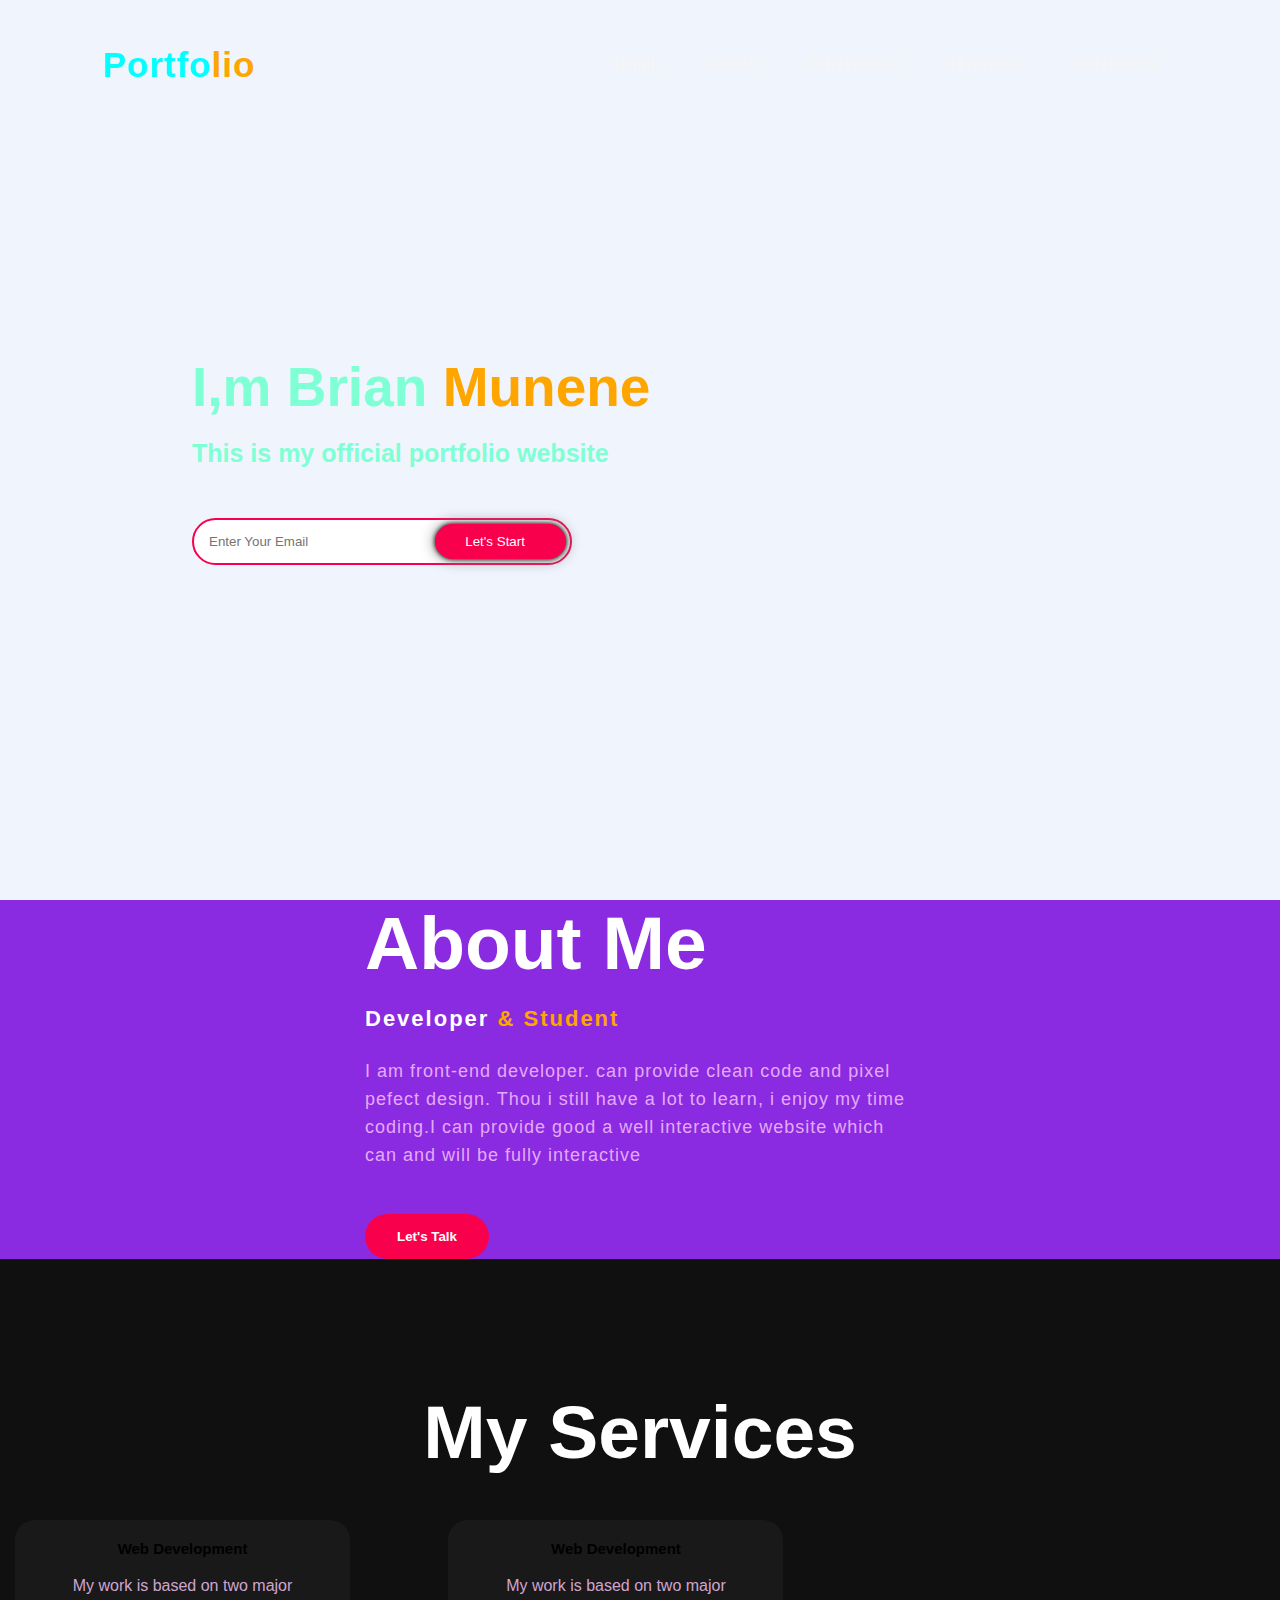
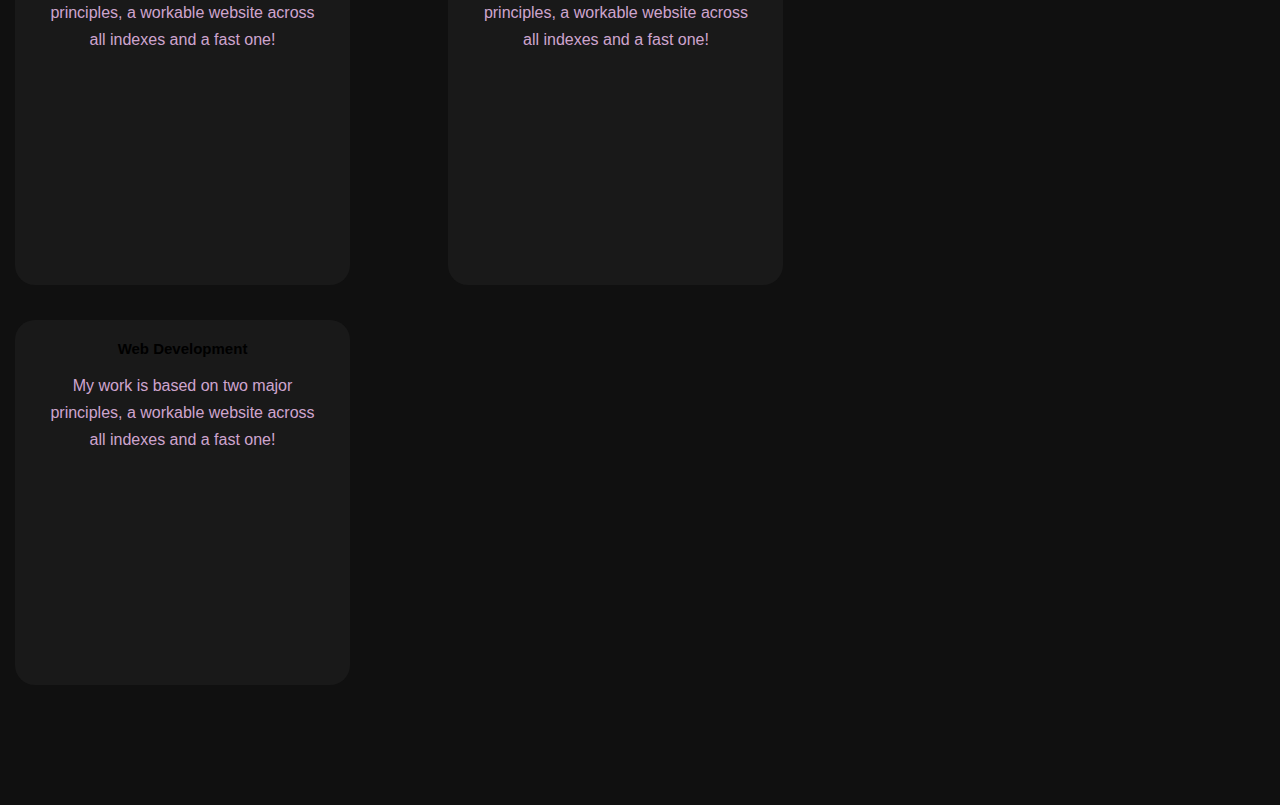
==== index.html @ e451c728 "changes in HTML and CSS" ====
<!DOCTYPE html>
<html lang="en">

<head>
    <meta charset="UTF-8">
    <meta http-equiv="X-UA-Compatible" content="IE=edge">
    <meta name="viewport" content="width=device-width, initial-scale=1.0">
    <title>Personal Portfolio Website</title>
    <link rel="stylesheet" href="style.css">
</head>

<body>
    <div class="hero">
        <nav>
            <h2 class="logo">Portfo<span>lio</span></h2>
            <ul>

                <li>
                    <a href="#">HOME</a>
                </li>
                <li>
                    <a href="#">ABOUT</a>
                </li>
                <li>
                    <a href="#">PORTFOLIO</a>
                </li>
                <li>
                    <a href="#">SERVICES</a>
                </li>
                <li>
                    <a href="#">CONTACTS</a>
                </li>
            </ul>
        </nav>
        <div class="content">
            <h1>I,m Brian <span>Munene</span></h1>
            <h3>This is my official portfolio website</h3>
            <div class="newsletter">
                <form>
                    <input type="email" name="email" id="mail" placeholder="Enter Your Email">
                    <input type="submit" name="submit" value="Let's Start   ">
                </form>
            </div>
        </div>
        <div class="images">
            <img src="" alt="">
            <img src="" alt="">
        </div>
    </div>

    <section class="about">
        <div class="main">
            <div class="about-text">
                <h2>About Me</h2>
                <h5>Developer <span>& Student</span></h5>
                <p>I am front-end developer. can provide clean code and pixel pefect design. Thou i still have a lot to learn, i enjoy my time coding.I can provide good a well interactive website which can and will be fully interactive</p>
                <button type="button">Let's Talk</button>
            </div>
        </div>
    </section>
    <div class="service">
        <div class="title">
            <h2>My Services</h2>
        </div>
        <div class="box">
            <div class="card">
                <h5>Web Development</h5>
                <div class="pra">
                    <p>My work is based on two major principles, a workable website across all indexes and a fast one!</p>
                </div>
            </div>
        </div>
        <div class="box">
            <div class="card">
                <h5>Web Development</h5>
                <div class="pra">
                    <p>My work is based on two major principles, a workable website across all indexes and a fast one!</p>
                </div>
            </div>
        </div>
        <div class="box">
            <div class="card">
                <h5>Web Development</h5>
                <div class="pra">
                    <p>My work is based on two major principles, a workable website across all indexes and a fast one!</p>
                </div>
            </div>
        </div>
    </div>
    <script src="script.js"></script>
</body>

</html>
---- style.css ----
* {
    margin: 0;
    padding: 0;
    font-family: sans-serif;
    box-sizing: border-box;
}

.hero {
    position: relative;
    width: 100%;
    height: 100vh;
    background: #eff4fd;
    background-image: url(../Personal-website/aesome.jpg);
    background-size: cover;
    background-position: center;
}

nav {
    display: flex;
    width: 84%;
    margin: auto;
    padding-top: 45px;
    align-items: center;
    justify-content: space-between;
}

.logo {
    color: aqua;
    font-size: 35px;
    letter-spacing: 1px;
    cursor: pointer;
}

nav ul li {
    display: inline-block;
    list-style: none;
    margin: 10px 20px;
}

nav ul li a {
    text-decoration: none;
    color: whitesmoke;
    font-weight: bold;
    text-transform: capitalize;
}

nav ul li a:hover {
    color: red;
    transition: 2s;
}

.content {
    position: absolute;
    top: 50%;
    left: 15%;
    transform: translateY(-50%);
    color: aquamarine;
}

span {
    color: orange;
}

h1 {
    margin: 20px 0px 20px;
    font-size: 55px;
}

h3 {
    font-size: 25px;
    margin-bottom: 50px;
}

.newsletter form {
    width: 380px;
    max-width: 100%;
    position: relative;
}

.newsletter form input:first-child {
    display: inline-block;
    width: 100%;
    padding: 14px 130px 14px 15px;
    border: 2px solid #f9004d;
    outline: none;
    border-radius: 30px;
}

.newsletter form input:last-child {
    position: absolute;
    display: inherit;
    outline: none;
    border: none;
    padding: 10px 30px;
    border-radius: 30px;
    background-color: #f9004d;
    color: white;
    box-shadow: 0px 0px 5px #000, 0px 0px 15px #858585;
    top: 6px;
    right: 6px;
}

.about {
    width: 100%;
    padding: 0px 0px;
    background-color: blueviolet;
}

.about-text {
    width: 550px;
}

.main {
    width: 1130px;
    margin: 95%;
    margin: 0 auto;
    display: flex;
    align-items: center;
    justify-content: space-around;
}

.about-text h2 {
    color: white;
    font-size: 75px;
    text-transform: capitalize;
    margin-bottom: 20px;
}

.about-text h5 {
    color: white;
    letter-spacing: 2px;
    font-size: 22px;
    margin-bottom: 25px;
    text-transform: capitalize;
}

.about-text p {
    color: #fcfc;
    letter-spacing: 1px;
    line-height: 28px;
    font-size: 18px;
    margin-bottom: 45px;
}

button {
    background-color: #f9004d;
    color: white;
    text-decoration: none;
    border: 2px solid transparent;
    font-weight: bold;
    padding: 13px 30px;
    border-radius: 30px;
    transition: .4s;
}

button:hover {
    background-color: transparent;
    border: 2px solid #f9004d;
    cursor: pointer;
}

.service {
    background: #101010;
    width: 100%;
    padding: 100px 0px;
}

.title h2 {
    color: white;
    font-size: 75px;
    width: 1130px;
    margin: 30px auto;
    text-align: center;
}

.box {
    display: flex;
    justify-content: center;
    align-items: center;
    min-height: 400px;
    display: inline-block;
    padding-right: 5%;
}

.card {
    height: 365px;
    width: 335px;
    padding: 20px 35px;
    background: #191919;
    border-radius: 20px;
    margin: 15px;
    position: relative;
    overflow: hidden;
    text-align: center;
}

h5 {
    color: 23px;
    font-size: 15px;
    margin-bottom: 15px;
}

.pra p {
    color: #fcfc;
    font-size: 16px;
    line-height: 27px;
    margin-bottom: 25px;
}
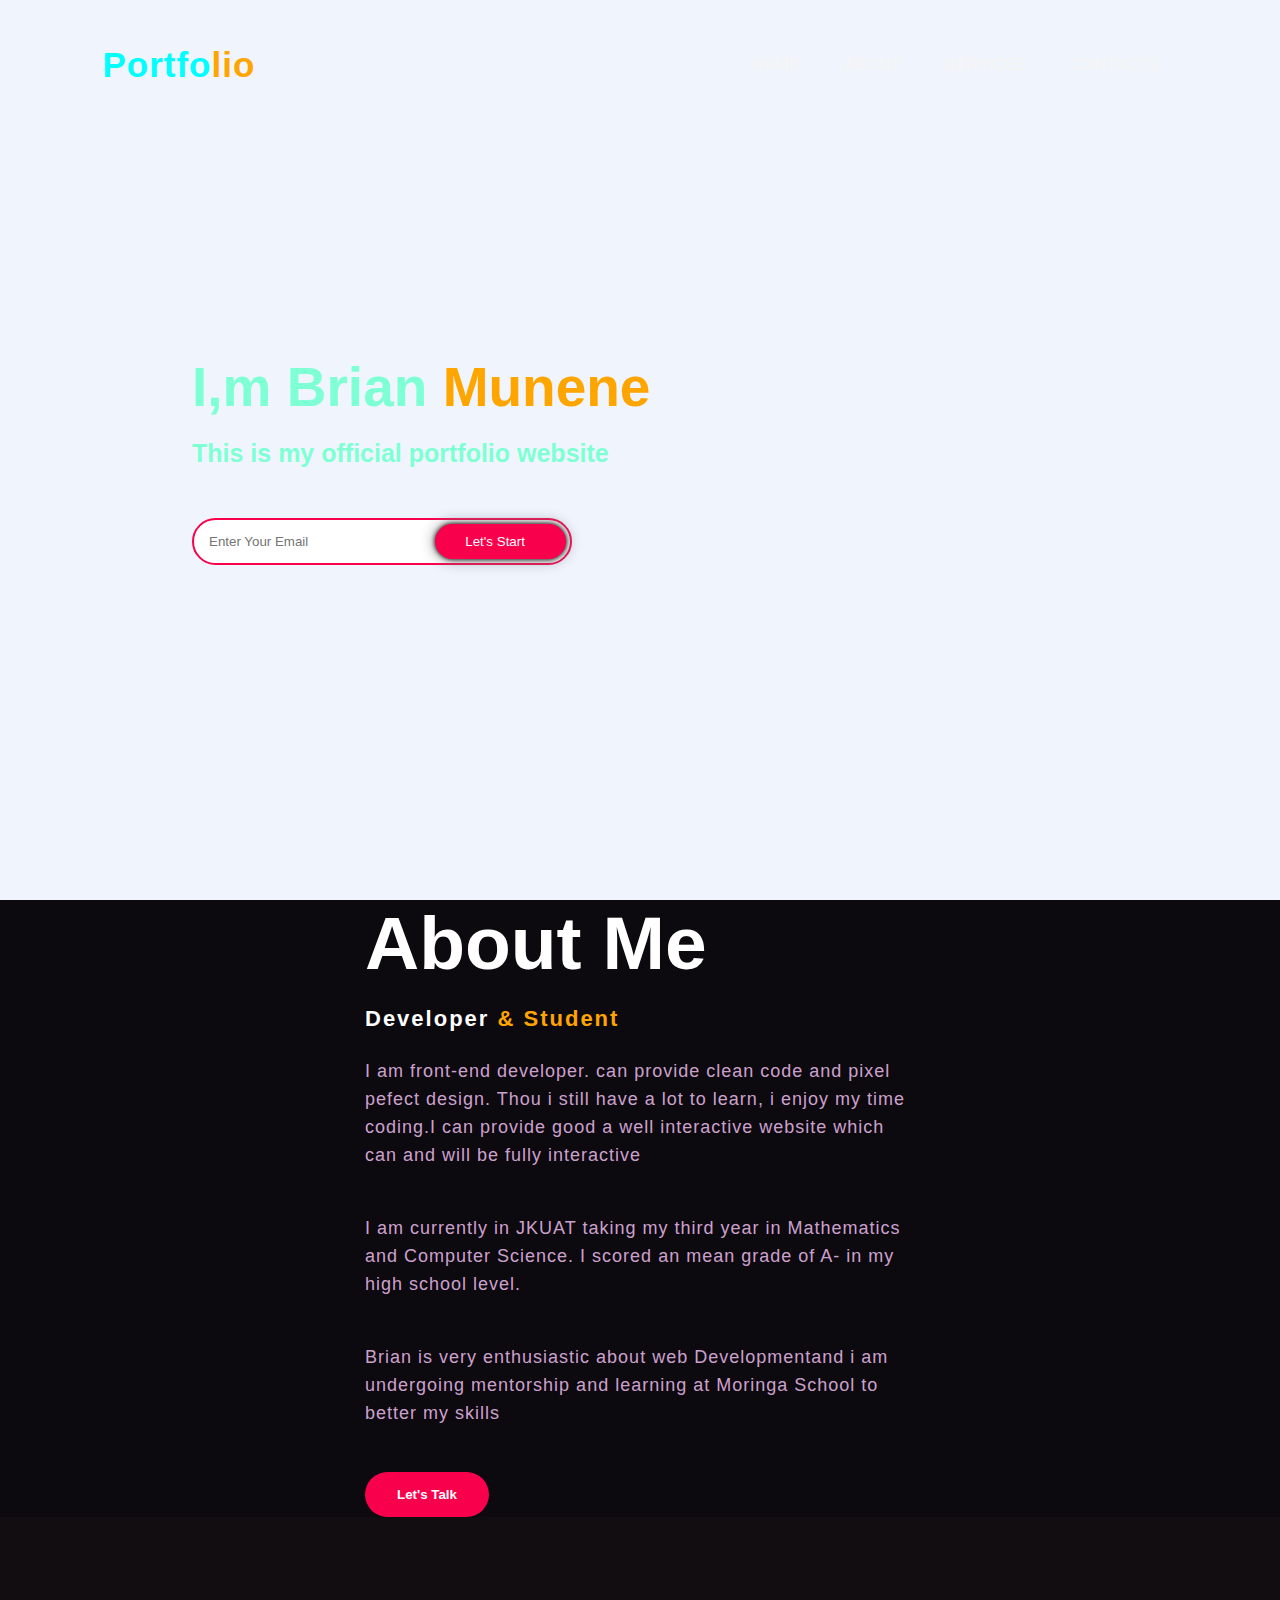
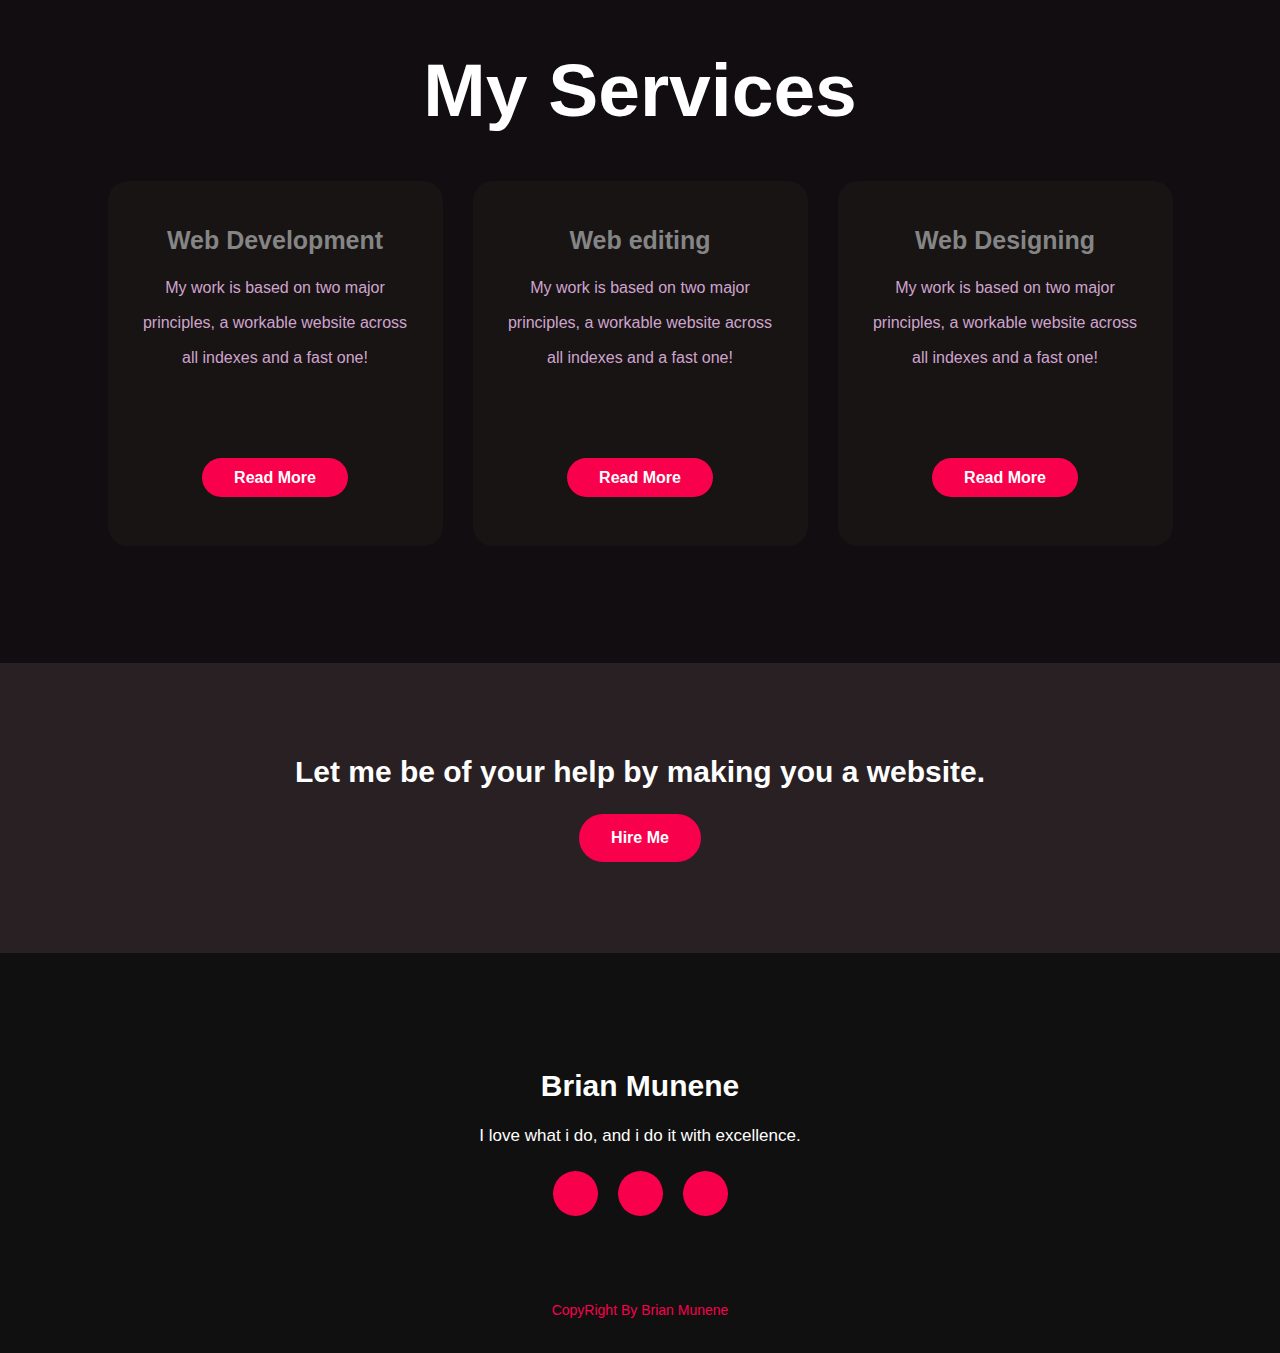
==== commit b6c2325a: "changed the index,contact,services and about page. also css" ====
--- a/index.html
+++ b/index.html
@@ -16,19 +16,17 @@
             <ul>
 
                 <li>
-                    <a href="#">HOME</a>
+                    <a href="index.html">HOME</a>
                 </li>
                 <li>
-                    <a href="#">ABOUT</a>
+                    <a href="about.html">ABOUT</a>
+                </li>
+
+                <li>
+                    <a href="services.html">SERVICES</a>
                 </li>
                 <li>
-                    <a href="#">PORTFOLIO</a>
-                </li>
-                <li>
-                    <a href="#">SERVICES</a>
-                </li>
-                <li>
-                    <a href="#">CONTACTS</a>
+                    <a href="contact.html">CONTACTS</a>
                 </li>
             </ul>
         </nav>
@@ -54,9 +52,12 @@
                 <h2>About Me</h2>
                 <h5>Developer <span>& Student</span></h5>
                 <p>I am front-end developer. can provide clean code and pixel pefect design. Thou i still have a lot to learn, i enjoy my time coding.I can provide good a well interactive website which can and will be fully interactive</p>
+                <p>I am currently in JKUAT taking my third year in Mathematics and Computer Science. I scored an mean grade of A- in my high school level.</p>
+                <p>Brian is very enthusiastic about web Developmentand i am undergoing mentorship and learning at Moringa School to better my skills</p>
                 <button type="button">Let's Talk</button>
             </div>
         </div>
+        <!----services-->
     </section>
     <div class="service">
         <div class="title">
@@ -64,29 +65,54 @@
         </div>
         <div class="box">
             <div class="card">
+                <i class="fa-solid fa-bars"></i>
                 <h5>Web Development</h5>
                 <div class="pra">
                     <p>My work is based on two major principles, a workable website across all indexes and a fast one!</p>
+                    <p style="text-align: center;">
+                        <a class="button" href="#">Read More</a>
+                    </p>
+                </div>
+            </div>
+            <div class="card">
+                <i class="fa-solid fa-user"></i>
+                <h5>Web editing</h5>
+                <div class="pra">
+                    <p>My work is based on two major principles, a workable website across all indexes and a fast one!</p>
+                    <p style="text-align: center;">
+                        <a class="button" href="#">Read More</a>
+                    </p>
+                </div>
+            </div>
+            <div class="card">
+                <i class="fa-solid fa-bell"></i>
+                <h5>Web Designing</h5>
+                <div class="pra">
+                    <p>My work is based on two major principles, a workable website across all indexes and a fast one!</p>
+                    <p style="text-align: center;">
+                        <a class="button" href="#">Read More</a>
+                    </p>
                 </div>
             </div>
         </div>
-        <div class="box">
-            <div class="card">
-                <h5>Web Development</h5>
-                <div class="pra">
-                    <p>My work is based on two major principles, a workable website across all indexes and a fast one!</p>
-                </div>
-            </div>
+
+    </div>
+    <!--Contact Me-->
+    <div class="contact-me">
+        <p>Let me be of your help by making you a website.</p>
+        <a class="button-two" href="#">Hire Me</a>
+    </div>
+    <!--footer start-->
+    <footer>
+        <p>Brian Munene</p>
+        <p>I love what i do, and i do it with excellence.</p>
+        <div class="social">
+            <a href="#"><i class="fa-brands fa-instagram"></i></a>
+            <a href="#"><i class="fa-brands fa-linkedin"></i></a>
+            <a href="#"><i class="fa-brands fa-twitter"></i></a>
         </div>
-        <div class="box">
-            <div class="card">
-                <h5>Web Development</h5>
-                <div class="pra">
-                    <p>My work is based on two major principles, a workable website across all indexes and a fast one!</p>
-                </div>
-            </div>
-        </div>
-    </div>
+        <p class="end">CopyRight By Brian Munene</p>
+    </footer>
     <script src="script.js"></script>
 </body>
 
--- a/style.css
+++ b/style.css
@@ -103,7 +103,7 @@
 .about {
     width: 100%;
     padding: 0px 0px;
-    background-color: blueviolet;
+    background-color: rgb(12, 9, 15);
 }
 
 .about-text {
@@ -160,7 +160,7 @@
 }
 
 .service {
-    background: #101010;
+    background: #110d11;
     width: 100%;
     padding: 100px 0px;
 }
@@ -178,15 +178,13 @@
     justify-content: center;
     align-items: center;
     min-height: 400px;
-    display: inline-block;
-    padding-right: 5%;
 }
 
 .card {
     height: 365px;
     width: 335px;
     padding: 20px 35px;
-    background: #191919;
+    background: #181414;
     border-radius: 20px;
     margin: 15px;
     position: relative;
@@ -194,15 +192,130 @@
     text-align: center;
 }
 
+.card i {
+    font-size: 50px;
+    display: block;
+    text-align: center;
+    margin: 25px 0px;
+    color: #f9004d;
+}
+
 h5 {
-    color: 23px;
-    font-size: 15px;
+    color: #858585;
+    font-size: 25px;
     margin-bottom: 15px;
 }
 
 .pra p {
     color: #fcfc;
     font-size: 16px;
-    line-height: 27px;
+    line-height: 35px;
+    margin-bottom: 85px;
+}
+
+.card .button {
+    background-color: #f9004d;
+    color: white;
+    text-decoration: none;
+    border: 2px solid transparent;
+    font-weight: bold;
+    padding: 9px 30px;
+    border-radius: 30px;
+    transition: .4s;
+}
+
+.card .button:hover {
+    background-color: transparent;
+    border: 2px solid #f9004d;
+    cursor: pointer;
+}
+
+.contact-me {
+    width: 100%;
+    height: 290px;
+    background: #292024;
+    display: flex;
+    align-items: center;
+    flex-direction: column;
+    justify-content: center;
+}
+
+.contact-me p {
+    color: white;
+    font-size: 30px;
+    font-weight: bold;
     margin-bottom: 25px;
+}
+
+.contact-me .button-two {
+    background-color: #f9004d;
+    color: white;
+    text-decoration: none;
+    border: 2px solid transparent;
+    font-weight: bold;
+    padding: 13px 30px;
+    border-radius: 30px;
+    transition: .4s;
+}
+
+.button-two:hover {
+    background-color: transparent;
+    border: 2px solid #f9004d;
+    cursor: pointer;
+}
+
+footer {
+    position: relative;
+    width: 100%;
+    height: 400px;
+    background: #101010;
+    display: flex;
+    flex-direction: column;
+    align-items: center;
+    justify-content: center;
+}
+
+footer p:nth-child(1) {
+    font-size: 30px;
+    color: white;
+    margin-bottom: 20px;
+    font-weight: bold;
+}
+
+footer p:nth-child(2) {
+    color: white;
+    font-size: 17px;
+    width: 500px;
+    text-align: center;
+    line-height: 26px;
+}
+
+.social {
+    display: flex;
+}
+
+.social a {
+    width: 45px;
+    height: 45px;
+    display: flex;
+    align-items: center;
+    justify-content: center;
+    background: #f9004d;
+    border-radius: 50%;
+    margin: 22px 10px;
+    color: white;
+    text-decoration: none;
+    font-size: 20px;
+}
+
+.social a:hover {
+    transform: scale(1.3);
+    transition: .3s;
+}
+
+.end {
+    position: absolute;
+    color: #f9004d;
+    bottom: 35px;
+    font-size: 14px;
 }